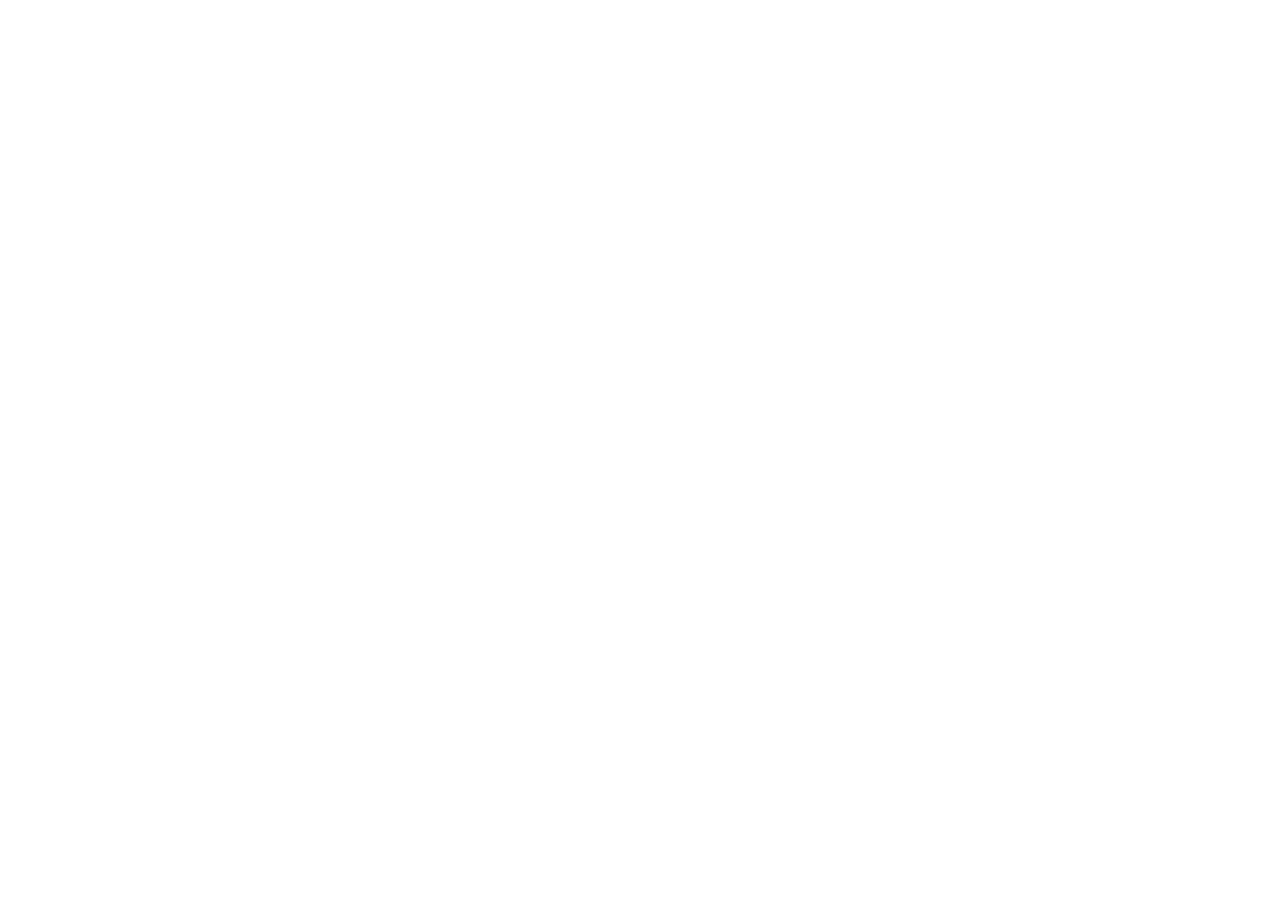
==== DIALLO_FILEMATOU_AfriTalent/index.html @ 3442431b "Init : création du dépôt, arborescence des fichiers et structure HTML de base" ====
<!DOCTYPE html>
<html lang="fr">
<head>
<meta charset="UTF-8">
<meta name="viewport" content="width=device-width, initial-scale=1.0">
<title>AfriTalent — Accueil</title>
<!-- Bootstrap 5 via CDN : feuille de style -->
<link
href="https://cdn.jsdelivr.net/npm/bootstrap@5.3.0/dist/css/bootstrap.min.css"
rel="stylesheet">
<!-- Votre feuille de style personnelle -->
<link rel="stylesheet" href="css/style.css">
</head>
<body>
<!-- Le contenu de la page sera ajoute ici -->
<!-- Bootstrap 5 via CDN : script JavaScript -->
<script
src="https://cdn.jsdelivr.net/npm/bootstrap@5.3.0/dist/js/bootstrap.bundle.min.js"
></script>
<script src="js/main.js"></script>
</body>
</html>
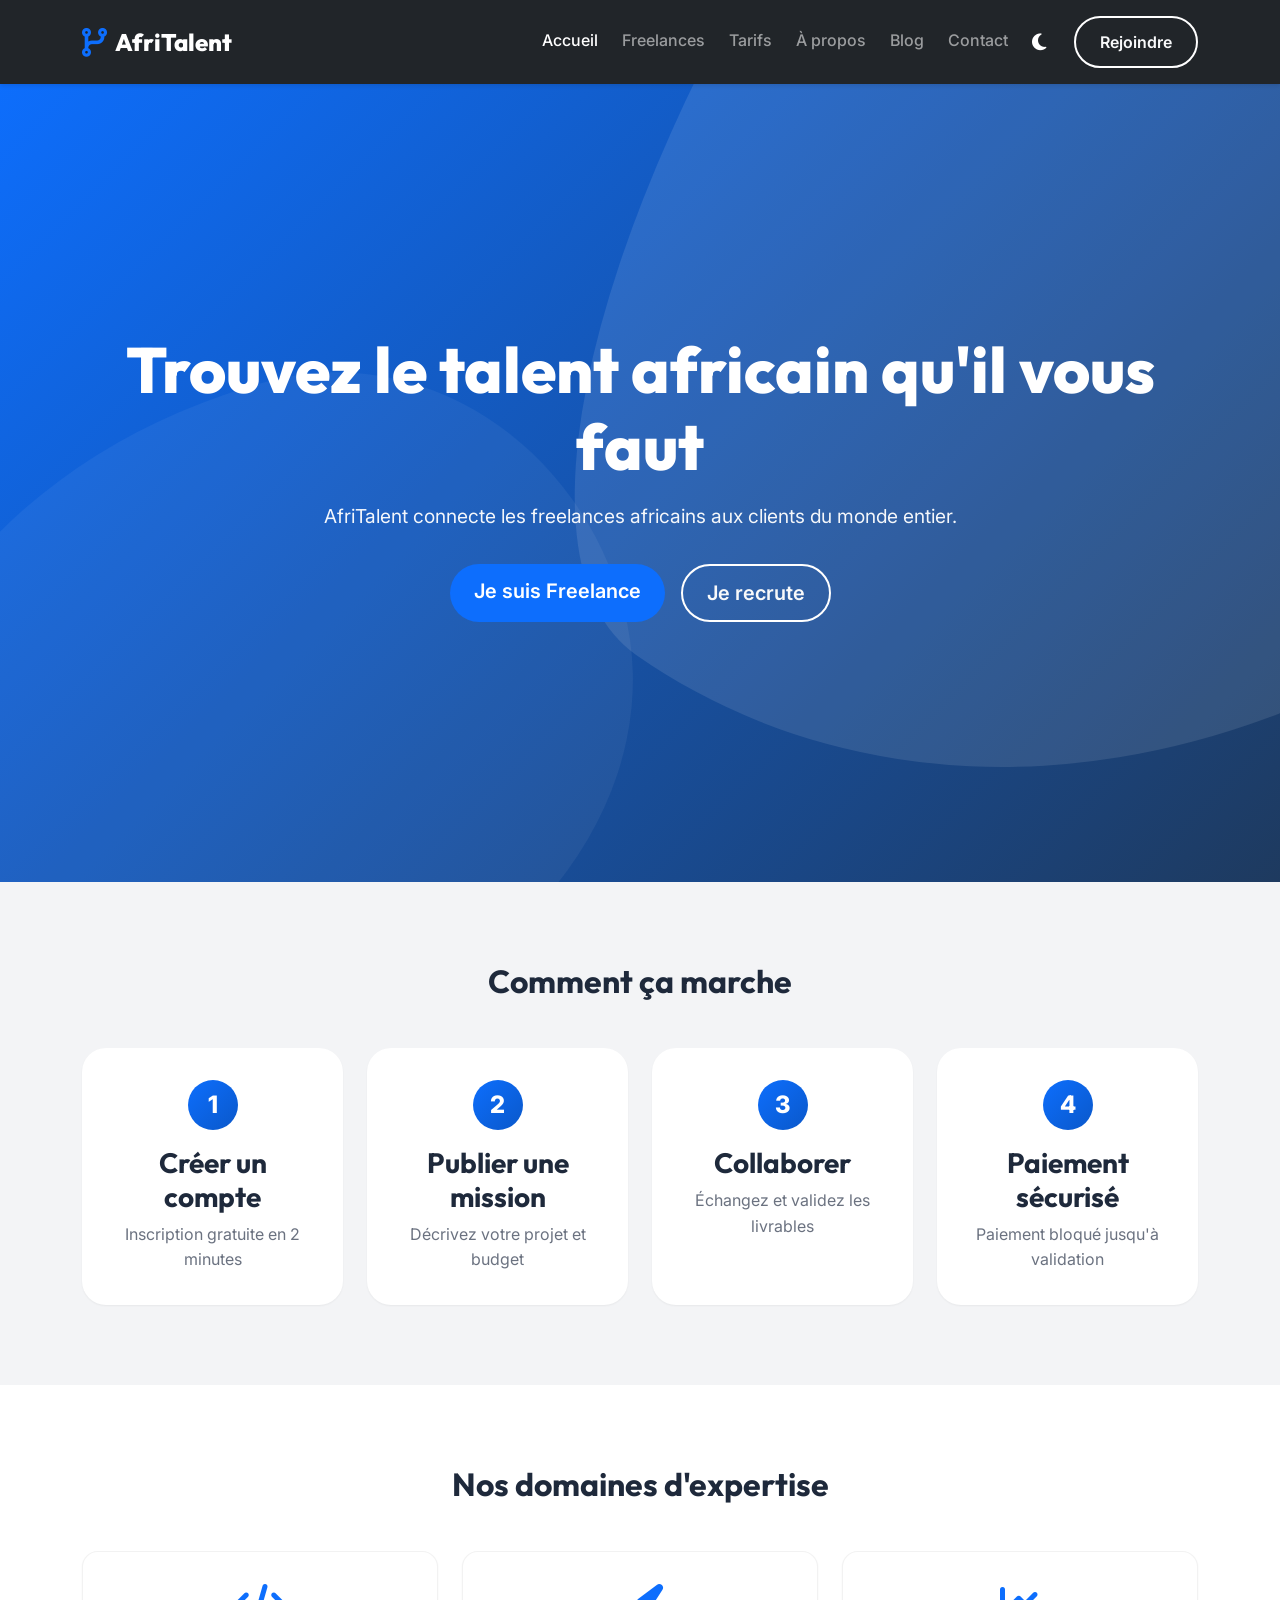
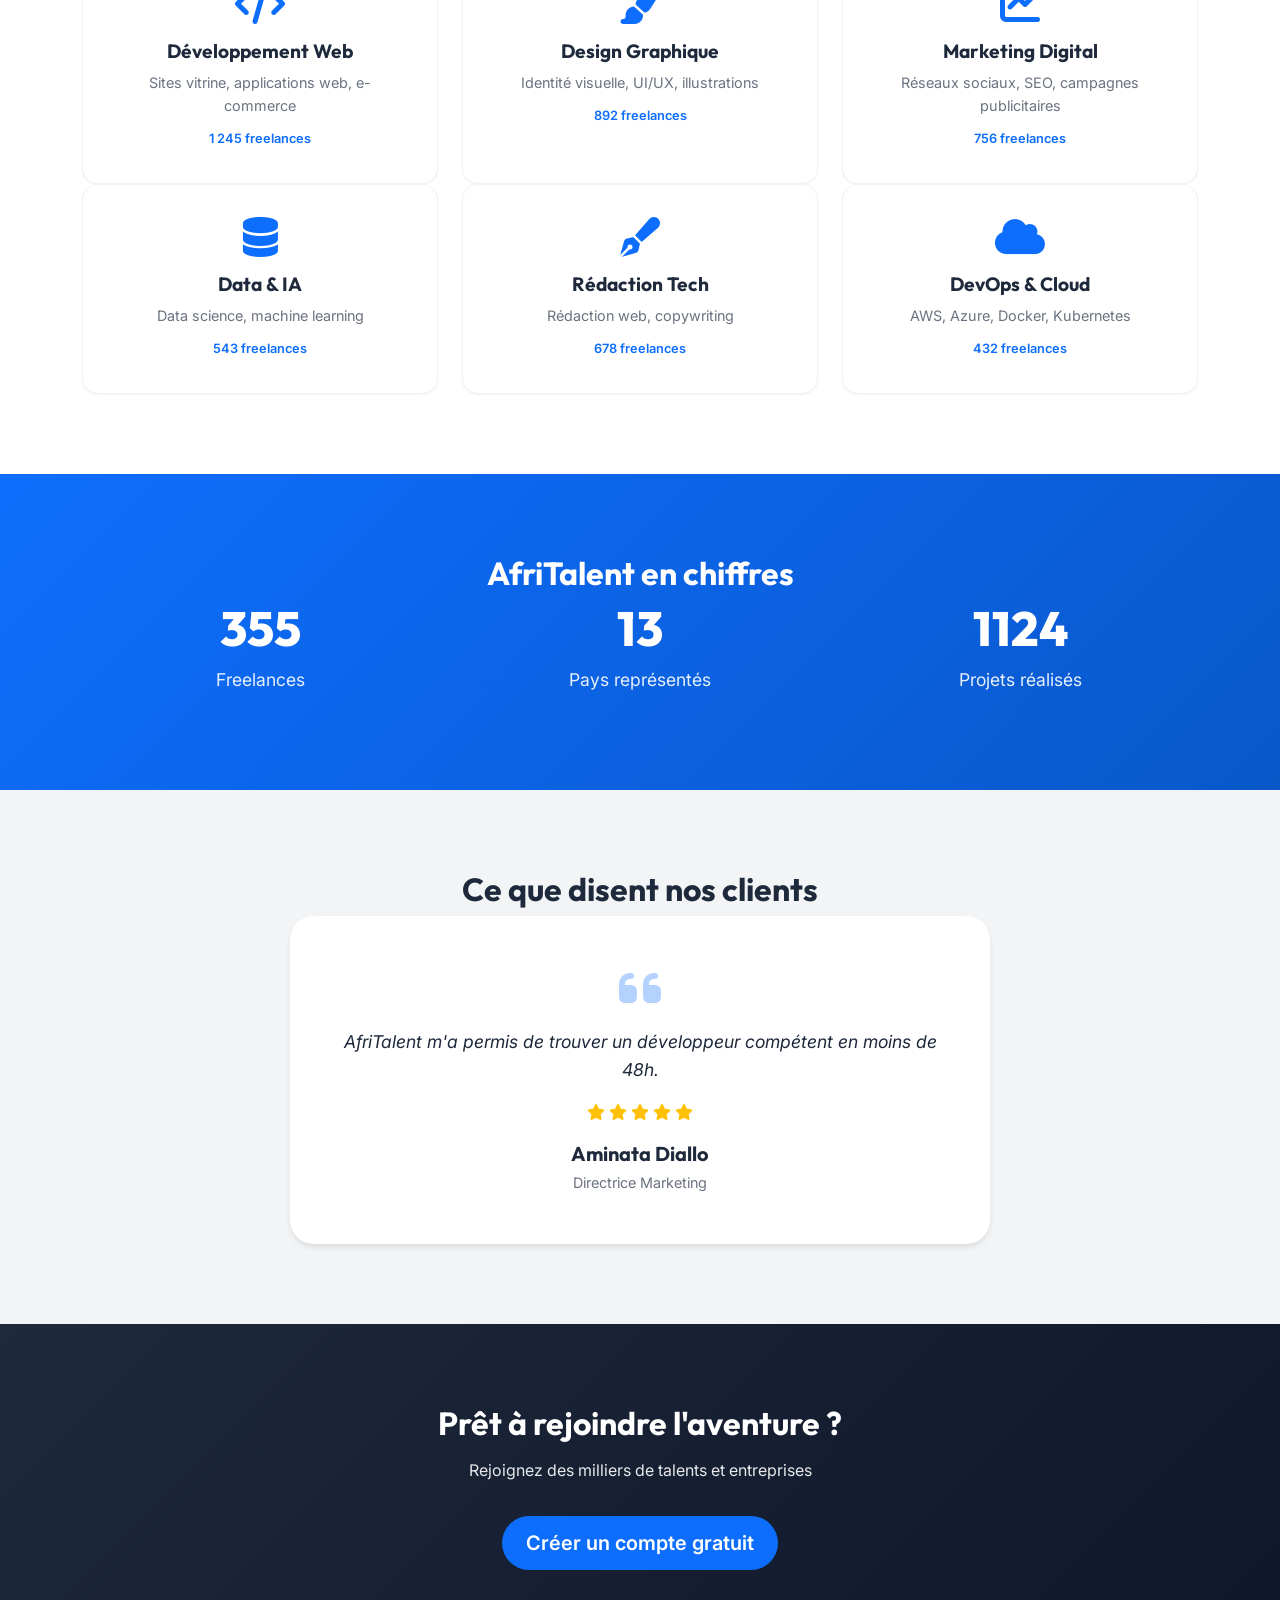
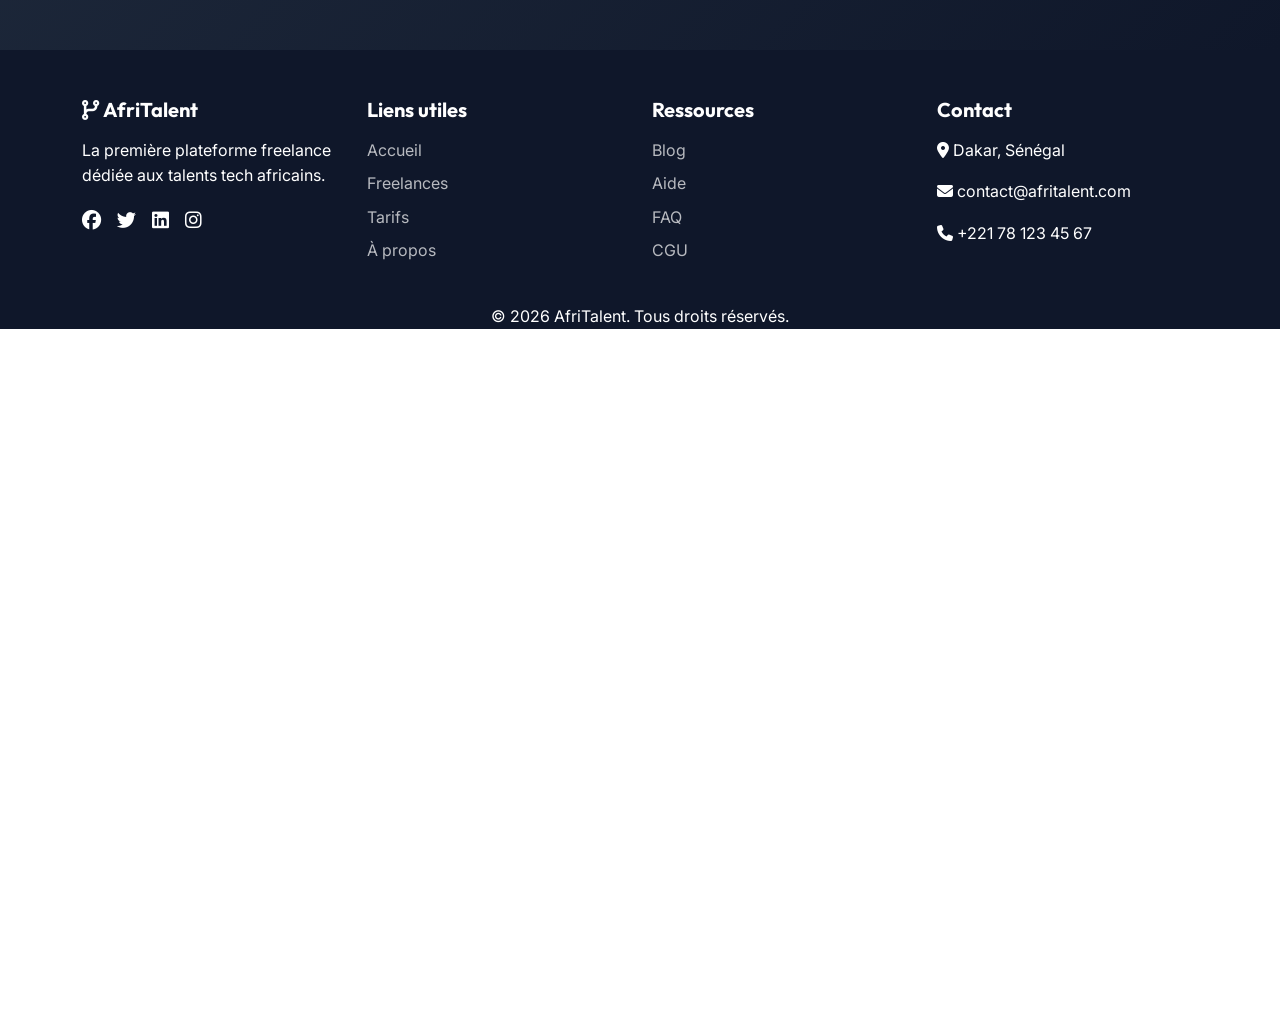
==== commit 9bdc0181: "HTML : structure complète des 5 pages avec sections et contenu texte" ====
--- a/DIALLO_FILEMATOU_AfriTalent/index.html
+++ b/DIALLO_FILEMATOU_AfriTalent/index.html
@@ -1,22 +1,287 @@
 <!DOCTYPE html>
 <html lang="fr">
 <head>
-<meta charset="UTF-8">
-<meta name="viewport" content="width=device-width, initial-scale=1.0">
-<title>AfriTalent — Accueil</title>
-<!-- Bootstrap 5 via CDN : feuille de style -->
-<link
-href="https://cdn.jsdelivr.net/npm/bootstrap@5.3.0/dist/css/bootstrap.min.css"
-rel="stylesheet">
-<!-- Votre feuille de style personnelle -->
-<link rel="stylesheet" href="css/style.css">
+    <meta charset="UTF-8">
+    <meta name="viewport" content="width=device-width, initial-scale=1.0">
+    <meta name="description" content="AfriTalent - Plateforme freelance connectant les talents africains aux entreprises">
+    <title>AfriTalent — Accueil</title>
+    <!-- Bootstrap 5 CSS -->
+    <link href="https://cdn.jsdelivr.net/npm/bootstrap@5.3.0/dist/css/bootstrap.min.css" rel="stylesheet">
+    <!-- Font Awesome -->
+    <link rel="stylesheet" href="https://cdnjs.cloudflare.com/ajax/libs/font-awesome/6.4.0/css/all.min.css">
+    <!-- Custom CSS -->
+    <link rel="stylesheet" href="css/style.css">
 </head>
 <body>
-<!-- Le contenu de la page sera ajoute ici -->
-<!-- Bootstrap 5 via CDN : script JavaScript -->
-<script
-src="https://cdn.jsdelivr.net/npm/bootstrap@5.3.0/dist/js/bootstrap.bundle.min.js"
-></script>
-<script src="js/main.js"></script>
+
+    <!-- HEADER avec NAVBAR (6 liens) -->
+    <header>
+        <nav class="navbar navbar-expand-lg navbar-dark bg-dark fixed-top">
+            <div class="container">
+                <a class="navbar-brand" href="index.html">
+                    <i class="fas fa-code-branch"></i>
+                    AfriTalent
+                </a>
+                <button class="navbar-toggler" type="button" data-bs-toggle="collapse" data-bs-target="#navMenu">
+                    <span class="navbar-toggler-icon"></span>
+                </button>
+                <div class="collapse navbar-collapse" id="navMenu">
+                    <ul class="navbar-nav ms-auto">
+                        <li class="nav-item"><a class="nav-link active" href="index.html">Accueil</a></li>
+                        <li class="nav-item"><a class="nav-link" href="freelances.html">Freelances</a></li>
+                        <li class="nav-item"><a class="nav-link" href="tarifs.html">Tarifs</a></li>
+                        <li class="nav-item"><a class="nav-link" href="about.html">À propos</a></li>
+                        <li class="nav-item"><a class="nav-link" href="#">Blog</a></li>
+                        <li class="nav-item"><a class="nav-link" href="contact.html">Contact</a></li>
+                    </ul>
+                    <a href="#" class="btn btn-outline-light ms-3">Rejoindre</a>
+                </div>
+            </div>
+        </nav>
+    </header>
+
+    <!-- MAIN avec toutes les sections -->
+    <main>
+        <!-- SECTION HERO -->
+        <section id="hero" class="hero-section">
+            <div class="container">
+                <h1>Trouvez le talent africain qu'il vous faut</h1>
+                <p>AfriTalent connecte les freelances africains aux clients du monde entier.</p>
+                <div class="hero-buttons">
+                    <a href="freelances.html" class="btn btn-primary btn-lg">Je suis Freelance</a>
+                    <a href="freelances.html" class="btn btn-outline-light btn-lg">Je recrute</a>
+                </div>
+            </div>
+        </section>
+
+        <!-- SECTION COMMENT ÇA MARCHE -->
+        <section id="how-it-works" class="how-section">
+            <div class="container">
+                <h2 class="text-center">Comment ça marche</h2>
+                <div class="row">
+                    <div class="col-md-3">
+                        <div class="step-card">
+                            <div class="step-number">1</div>
+                            <h3>Créer un compte</h3>
+                            <p>Inscription gratuite en 2 minutes</p>
+                        </div>
+                    </div>
+                    <div class="col-md-3">
+                        <div class="step-card">
+                            <div class="step-number">2</div>
+                            <h3>Publier une mission</h3>
+                            <p>Décrivez votre projet et budget</p>
+                        </div>
+                    </div>
+                    <div class="col-md-3">
+                        <div class="step-card">
+                            <div class="step-number">3</div>
+                            <h3>Collaborer</h3>
+                            <p>Échangez et validez les livrables</p>
+                        </div>
+                    </div>
+                    <div class="col-md-3">
+                        <div class="step-card">
+                            <div class="step-number">4</div>
+                            <h3>Paiement sécurisé</h3>
+                            <p>Paiement bloqué jusqu'à validation</p>
+                        </div>
+                    </div>
+                </div>
+            </div>
+        </section>
+
+        <!-- SECTION CATÉGORIES -->
+        <section id="categories" class="categories-section">
+            <div class="container">
+                <h2 class="text-center">Nos domaines d'expertise</h2>
+                <div class="row">
+                    <div class="col-md-4">
+                        <div class="category-card">
+                            <i class="fas fa-code"></i>
+                            <h3>Développement Web</h3>
+                            <p>Sites vitrine, applications web, e-commerce</p>
+                            <span class="freelance-count">1 245 freelances</span>
+                        </div>
+                    </div>
+                    <div class="col-md-4">
+                        <div class="category-card">
+                            <i class="fas fa-paint-brush"></i>
+                            <h3>Design Graphique</h3>
+                            <p>Identité visuelle, UI/UX, illustrations</p>
+                            <span class="freelance-count">892 freelances</span>
+                        </div>
+                    </div>
+                    <div class="col-md-4">
+                        <div class="category-card">
+                            <i class="fas fa-chart-line"></i>
+                            <h3>Marketing Digital</h3>
+                            <p>Réseaux sociaux, SEO, campagnes publicitaires</p>
+                            <span class="freelance-count">756 freelances</span>
+                        </div>
+                    </div>
+                    <div class="col-md-4">
+                        <div class="category-card">
+                            <i class="fas fa-database"></i>
+                            <h3>Data & IA</h3>
+                            <p>Data science, machine learning</p>
+                            <span class="freelance-count">543 freelances</span>
+                        </div>
+                    </div>
+                    <div class="col-md-4">
+                        <div class="category-card">
+                            <i class="fas fa-pen-fancy"></i>
+                            <h3>Rédaction Tech</h3>
+                            <p>Rédaction web, copywriting</p>
+                            <span class="freelance-count">678 freelances</span>
+                        </div>
+                    </div>
+                    <div class="col-md-4">
+                        <div class="category-card">
+                            <i class="fas fa-cloud"></i>
+                            <h3>DevOps & Cloud</h3>
+                            <p>AWS, Azure, Docker, Kubernetes</p>
+                            <span class="freelance-count">432 freelances</span>
+                        </div>
+                    </div>
+                </div>
+            </div>
+        </section>
+
+        <!-- SECTION STATISTIQUES -->
+        <section id="statistiques" class="stats-section">
+            <div class="container">
+                <h2 class="text-center">AfriTalent en chiffres</h2>
+                <div class="row text-center">
+                    <div class="col-md-4">
+                        <div class="stat-card">
+                            <h3 class="counter" data-target="1200">0</h3>
+                            <p>Freelances</p>
+                        </div>
+                    </div>
+                    <div class="col-md-4">
+                        <div class="stat-card">
+                            <h3 class="counter" data-target="45">0</h3>
+                            <p>Pays représentés</p>
+                        </div>
+                    </div>
+                    <div class="col-md-4">
+                        <div class="stat-card">
+                            <h3 class="counter" data-target="3800">0</h3>
+                            <p>Projets réalisés</p>
+                        </div>
+                    </div>
+                </div>
+            </div>
+        </section>
+
+        <!-- SECTION TÉMOIGNAGES -->
+        <section id="temoignages" class="testimonials-section">
+            <div class="container">
+                <h2 class="text-center">Ce que disent nos clients</h2>
+                <div class="testimonial-card">
+                    <i class="fas fa-quote-left quote-icon"></i>
+                    <p>AfriTalent m'a permis de trouver un développeur compétent en moins de 48h.</p>
+                    <div class="stars">
+                        <i class="fas fa-star"></i>
+                        <i class="fas fa-star"></i>
+                        <i class="fas fa-star"></i>
+                        <i class="fas fa-star"></i>
+                        <i class="fas fa-star"></i>
+                    </div>
+                    <h5>Aminata Diallo</h5>
+                    <span>Directrice Marketing</span>
+                </div>
+            </div>
+        </section>
+
+        <!-- SECTION CTA -->
+        <section id="cta" class="cta-section">
+            <div class="container text-center">
+                <h2>Prêt à rejoindre l'aventure ?</h2>
+                <p>Rejoignez des milliers de talents et entreprises</p>
+                <a href="#" class="btn btn-primary btn-lg">Créer un compte gratuit</a>
+            </div>
+        </section>
+    </main>
+
+    <!-- FOOTER avec 4 colonnes -->
+    <footer class="footer-section">
+        <div class="container">
+            <div class="row">
+                <div class="col-md-3">
+                    <h5><i class="fas fa-code-branch"></i> AfriTalent</h5>
+                    <p>La première plateforme freelance dédiée aux talents tech africains.</p>
+                    <div class="social-icons">
+                        <a href="#"><i class="fab fa-facebook"></i></a>
+                        <a href="#"><i class="fab fa-twitter"></i></a>
+                        <a href="#"><i class="fab fa-linkedin"></i></a>
+                        <a href="#"><i class="fab fa-instagram"></i></a>
+                    </div>
+                </div>
+                <div class="col-md-3">
+                    <h5>Liens utiles</h5>
+                    <ul>
+                        <li><a href="index.html">Accueil</a></li>
+                        <li><a href="freelances.html">Freelances</a></li>
+                        <li><a href="tarifs.html">Tarifs</a></li>
+                        <li><a href="about.html">À propos</a></li>
+                    </ul>
+                </div>
+                <div class="col-md-3">
+                    <h5>Ressources</h5>
+                    <ul>
+                        <li><a href="#">Blog</a></li>
+                        <li><a href="#">Aide</a></li>
+                        <li><a href="#">FAQ</a></li>
+                        <li><a href="#">CGU</a></li>
+                    </ul>
+                </div>
+                <div class="col-md-3">
+                    <h5>Contact</h5>
+                    <p><i class="fas fa-map-marker-alt"></i> Dakar, Sénégal</p>
+                    <p><i class="fas fa-envelope"></i> contact@afritalent.com</p>
+                    <p><i class="fas fa-phone"></i> +221 78 123 45 67</p>
+                </div>
+            </div>
+            <div class="text-center mt-4">
+                <p>&copy; <span id="year"></span> AfriTalent. Tous droits réservés.</p>
+            </div>
+        </div>
+    </footer>
+
+    <!-- BOUTON RETOUR EN HAUT -->
+    <button id="backToTop" class="back-to-top">
+        <i class="fas fa-arrow-up"></i>
+    </button>
+
+    <script src="https://cdn.jsdelivr.net/npm/bootstrap@5.3.0/dist/js/bootstrap.bundle.min.js"></script>
+    <script src="js/main.js"></script>
+    <!-- Ajouter class="hidden" aux sections que vous voulez animer -->
+<section id="how-it-works" class="how-section hidden">
+<!-- ... -->
+
+<section id="categories" class="categories-section hidden">
+<!-- ... -->
+
+<!-- Modifier les statistiques avec data-target -->
+<div class="col-md-4">
+    <div class="stat-card">
+        <h3 class="counter" data-target="1200">0</h3>
+        <p>Freelances</p>
+    </div>
+</div>
+<div class="col-md-4">
+    <div class="stat-card">
+        <h3 class="counter" data-target="45">0</h3>
+        <p>Pays représentés</p>
+    </div>
+</div>
+<div class="col-md-4">
+    <div class="stat-card">
+        <h3 class="counter" data-target="3800">0</h3>
+        <p>Projets réalisés</p>
+    </div>
+</div>
 </body>
 </html>
--- a/DIALLO_FILEMATOU_AfriTalent/css/style.css
+++ b/DIALLO_FILEMATOU_AfriTalent/css/style.css
@@ -0,0 +1,669 @@
+/* ============================================
+   IMPORT DES GOOGLE FONTS (2 polices)
+   ============================================ */
+@import url('https://fonts.googleapis.com/css2?family=Inter:opsz,wght@14..32,300;400;500;600;700;800&family=Outfit:wght@400;500;600;700;800;900&display=swap');
+
+/* ============================================
+   VARIABLES CSS (6+ variables)
+   ============================================ */
+:root {
+    /* Couleurs principales */
+    --primary: #0d6efd;
+    --primary-dark: #0a58ca;
+    --secondary: #6c757d;
+    --accent: #ff6b35;
+    --dark: #1e293b;
+    --light: #f8fafc;
+    --white: #ffffff;
+    --black: #000000;
+    --gray-100: #f3f4f6;
+    --gray-600: #6b7280;
+    
+    /* Polices */
+    --font-heading: 'Outfit', sans-serif;
+    --font-body: 'Inter', sans-serif;
+    
+    /* Espacements */
+    --spacing-xs: 0.5rem;
+    --spacing-sm: 1rem;
+    --spacing-md: 1.5rem;
+    --spacing-lg: 2rem;
+    --spacing-xl: 3rem;
+    --spacing-xxl: 5rem;
+    
+    /* Ombres */
+    --shadow-sm: 0 1px 2px 0 rgb(0 0 0 / 0.05);
+    --shadow-md: 0 4px 6px -1px rgb(0 0 0 / 0.1);
+    --shadow-lg: 0 10px 15px -3px rgb(0 0 0 / 0.1);
+    
+    /* Border radius */
+    --radius-md: 0.5rem;
+    --radius-lg: 1rem;
+    --radius-xl: 1.5rem;
+}
+
+/* ============================================
+   RESET CSS & STYLES DE BASE
+   ============================================ */
+* {
+    margin: 0;
+    padding: 0;
+    box-sizing: border-box;
+}
+
+html {
+    scroll-behavior: smooth;
+}
+
+body {
+    font-family: var(--font-body);
+    color: var(--dark);
+    background-color: var(--white);
+    line-height: 1.6;
+    overflow-x: hidden;
+    padding-top: 72px;
+}
+
+h1, h2, h3, h4, h5, h6 {
+    font-family: var(--font-heading);
+    font-weight: 700;
+    line-height: 1.2;
+}
+
+a {
+    text-decoration: none;
+    transition: all 0.3s ease;
+}
+
+img {
+    max-width: 100%;
+    height: auto;
+}
+
+/* ============================================
+   NAVBAR STYLISÉE (logo visible, liens alignés)
+   ============================================ */
+.navbar {
+    padding: 1rem 0;
+    transition: all 0.3s ease;
+    box-shadow: var(--shadow-md);
+}
+
+.navbar.scrolled {
+    padding: 0.5rem 0;
+    background: var(--dark) !important;
+}
+
+.navbar-brand {
+    font-family: var(--font-heading);
+    font-size: 1.5rem;
+    font-weight: 800;
+    display: flex;
+    align-items: center;
+    gap: 0.5rem;
+}
+
+.navbar-brand i {
+    font-size: 1.8rem;
+    color: var(--primary);
+}
+
+.nav-link {
+    font-weight: 500;
+    margin: 0 0.25rem;
+    position: relative;
+}
+
+.nav-link:hover {
+    color: var(--primary) !important;
+}
+
+/* ============================================
+   BOUTON RETOUR EN HAUT
+   ============================================ */
+.back-to-top {
+    position: fixed;
+    bottom: 30px;
+    right: 30px;
+    display: none;
+    background: var(--primary);
+    color: white;
+    border: none;
+    border-radius: 50%;
+    width: 45px;
+    height: 45px;
+    cursor: pointer;
+    z-index: 1000;
+    transition: all 0.3s ease;
+}
+
+.back-to-top:hover {
+    background: var(--primary-dark);
+    transform: translateY(-3px);
+}
+
+/* ============================================
+   ANIMATIONS SCROLL
+   ============================================ */
+.hidden {
+    opacity: 0;
+    transform: translateY(30px);
+    transition: all 0.6s ease;
+}
+
+.show {
+    opacity: 1;
+    transform: translateY(0);
+}
+
+/* ============================================
+   RESPONSIVE
+   ============================================ */
+@media (max-width: 768px) {
+    body {
+        padding-top: 56px;
+    }
+    
+    h1 {
+        font-size: 2rem;
+    }
+    
+    h2 {
+        font-size: 1.5rem;
+    }
+}
+.hero-section {
+    min-height: 90vh;
+    background: linear-gradient(135deg, var(--primary) 0%, #1e3a5f 100%);
+    display: flex;
+    align-items: center;
+    text-align: center;
+    color: white;
+    position: relative;
+    overflow: hidden;
+}
+
+.hero-section::before {
+    content: '';
+    position: absolute;
+    top: -50%;
+    right: -30%;
+    width: 80%;
+    height: 150%;
+    background: rgba(255,255,255,0.1);
+    transform: rotate(35deg);
+    border-radius: 30% 70% 70% 30% / 30% 30% 70% 70%;
+}
+
+.hero-section::after {
+    content: '';
+    position: absolute;
+    bottom: -20%;
+    left: -10%;
+    width: 60%;
+    height: 80%;
+    background: rgba(255,255,255,0.05);
+    transform: rotate(-15deg);
+    border-radius: 63% 37% 54% 46% / 55% 48% 52% 45%;
+}
+
+.hero-section .container {
+    position: relative;
+    z-index: 2;
+}
+
+.hero-section h1 {
+    font-size: 3.5rem;
+    margin-bottom: 1rem;
+    font-weight: 800;
+}
+
+.hero-section p {
+    font-size: 1.2rem;
+    margin-bottom: 2rem;
+    opacity: 0.95;
+}
+
+.hero-buttons {
+    display: flex;
+    gap: 1rem;
+    justify-content: center;
+    flex-wrap: wrap;
+}
+
+/* ============================================
+   BENTO GRID - COMMENT ÇA MARCHE
+   ============================================ */
+.how-section {
+    padding: var(--spacing-xxl) 0;
+    background: var(--gray-100);
+}
+
+.how-section h2 {
+    margin-bottom: var(--spacing-xl);
+}
+
+.step-card {
+    background: var(--white);
+    border-radius: var(--radius-xl);
+    padding: var(--spacing-lg);
+    text-align: center;
+    transition: all 0.4s cubic-bezier(0.175, 0.885, 0.32, 1.275);
+    height: 100%;
+    box-shadow: var(--shadow-sm);
+}
+
+.step-card:hover {
+    transform: translateY(-10px);
+    box-shadow: var(--shadow-lg);
+}
+
+.step-number {
+    width: 50px;
+    height: 50px;
+    background: linear-gradient(135deg, var(--primary), var(--primary-dark));
+    color: white;
+    border-radius: 50%;
+    display: flex;
+    align-items: center;
+    justify-content: center;
+    font-size: 1.5rem;
+    font-weight: 800;
+    margin: 0 auto 1rem;
+}
+
+.step-card h3 {
+    margin-bottom: 0.5rem;
+}
+
+.step-card p {
+    color: var(--gray-600);
+    margin: 0;
+}
+
+/* ============================================
+   CATÉGORIES AVEC EFFETS HOVER
+   ============================================ */
+.categories-section {
+    padding: var(--spacing-xxl) 0;
+    background: var(--white);
+}
+
+.categories-section h2 {
+    margin-bottom: var(--spacing-xl);
+}
+
+.category-card {
+    background: var(--white);
+    border-radius: var(--radius-lg);
+    padding: var(--spacing-lg);
+    text-align: center;
+    transition: all 0.4s ease;
+    box-shadow: var(--shadow-sm);
+    border: 1px solid rgba(0,0,0,0.05);
+    height: 100%;
+}
+
+.category-card:hover {
+    transform: translateY(-8px) scale(1.02);
+    box-shadow: var(--shadow-lg);
+    border-color: var(--primary);
+}
+
+.category-card i {
+    font-size: 2.5rem;
+    color: var(--primary);
+    margin-bottom: 1rem;
+    transition: all 0.3s ease;
+}
+
+.category-card:hover i {
+    transform: scale(1.1);
+}
+
+.category-card h3 {
+    font-size: 1.2rem;
+    margin-bottom: 0.5rem;
+}
+
+.category-card p {
+    color: var(--gray-600);
+    font-size: 0.9rem;
+    margin-bottom: 0.5rem;
+}
+
+.freelance-count {
+    font-size: 0.8rem;
+    color: var(--primary);
+    font-weight: 600;
+}
+
+/* ============================================
+   STATISTIQUES
+   ============================================ */
+.stats-section {
+    background: linear-gradient(135deg, var(--primary) 0%, var(--primary-dark) 100%);
+    color: white;
+    padding: var(--spacing-xxl) 0;
+}
+
+.stat-card h3 {
+    font-size: 3rem;
+    font-weight: 800;
+    margin-bottom: 0.5rem;
+}
+
+.stat-card p {
+    font-size: 1.1rem;
+    opacity: 0.9;
+}
+
+/* ============================================
+   TÉMOIGNAGES
+   ============================================ */
+.testimonials-section {
+    padding: var(--spacing-xxl) 0;
+    background: var(--gray-100);
+}
+
+.testimonial-card {
+    max-width: 700px;
+    margin: 0 auto;
+    text-align: center;
+    background: var(--white);
+    padding: var(--spacing-xl);
+    border-radius: var(--radius-xl);
+    box-shadow: var(--shadow-md);
+}
+
+.quote-icon {
+    font-size: 3rem;
+    color: var(--primary);
+    opacity: 0.3;
+    margin-bottom: 1rem;
+}
+
+.testimonial-card p {
+    font-size: 1.1rem;
+    font-style: italic;
+    margin-bottom: 1rem;
+}
+
+.stars {
+    color: #ffc107;
+    margin-bottom: 1rem;
+}
+
+.testimonial-card h5 {
+    margin-bottom: 0.25rem;
+}
+
+.testimonial-card span {
+    color: var(--gray-600);
+    font-size: 0.9rem;
+}
+
+/* ============================================
+   CTA SECTION
+   ============================================ */
+.cta-section {
+    background: linear-gradient(135deg, var(--dark) 0%, #0f172a 100%);
+    color: white;
+    padding: var(--spacing-xxl) 0;
+}
+
+.cta-section h2 {
+    margin-bottom: 1rem;
+}
+
+.cta-section p {
+    margin-bottom: 2rem;
+    opacity: 0.9;
+}
+
+/* ============================================
+   FOOTER
+   ============================================ */
+.footer-section {
+    background: #0f172a;
+    color: white;
+    padding: var(--spacing-xl) 0 0;
+}
+
+.footer-section h5 {
+    margin-bottom: 1rem;
+}
+
+.footer-section ul {
+    list-style: none;
+    padding: 0;
+}
+
+.footer-section ul li {
+    margin-bottom: 0.5rem;
+}
+
+.footer-section ul li a {
+    color: rgba(255,255,255,0.7);
+    transition: all 0.3s ease;
+}
+
+.footer-section ul li a:hover {
+    color: white;
+}
+
+.social-icons {
+    display: flex;
+    gap: 1rem;
+    margin-top: 1rem;
+}
+
+.social-icons a {
+    color: white;
+    font-size: 1.2rem;
+    transition: all 0.3s ease;
+}
+
+.social-icons a:hover {
+    color: var(--primary);
+    transform: translateY(-3px);
+}
+
+/* ============================================
+   BOUTONS
+   ============================================ */
+.btn-primary {
+    background: var(--primary);
+    border: none;
+    padding: 0.75rem 1.5rem;
+    border-radius: 50px;
+    font-weight: 600;
+    transition: all 0.3s ease;
+}
+
+.btn-primary:hover {
+    background: var(--primary-dark);
+    transform: translateY(-2px);
+    box-shadow: var(--shadow-md);
+}
+
+.btn-outline-light {
+    border: 2px solid white;
+    padding: 0.75rem 1.5rem;
+    border-radius: 50px;
+    font-weight: 600;
+}
+
+.btn-outline-light:hover {
+    background: white;
+    color: var(--primary);
+    transform: translateY(-2px);
+}
+/* ============================================
+   RESPONSIVE DESIGN
+   ============================================ */
+
+/* Tablette (768px) */
+@media (max-width: 768px) {
+    body {
+        padding-top: 56px;
+    }
+    
+    .hero-section {
+        min-height: 70vh;
+    }
+    
+    .hero-section h1 {
+        font-size: 2rem;
+    }
+    
+    .hero-section p {
+        font-size: 1rem;
+    }
+    
+    h2 {
+        font-size: 1.75rem;
+    }
+    
+    .step-card {
+        margin-bottom: var(--spacing-md);
+    }
+    
+    .category-card {
+        margin-bottom: var(--spacing-md);
+    }
+    
+    .stat-card h3 {
+        font-size: 2rem;
+    }
+    
+    .footer-section .col-md-3 {
+        margin-bottom: var(--spacing-lg);
+    }
+    
+    .hero-buttons {
+        flex-direction: column;
+        align-items: center;
+    }
+    
+    .hero-buttons .btn {
+        width: 80%;
+        margin-bottom: 0.5rem;
+    }
+}
+
+/* Mobile (375px) */
+@media (max-width: 480px) {
+    .hero-section h1 {
+        font-size: 1.5rem;
+    }
+    
+    .hero-section p {
+        font-size: 0.9rem;
+    }
+    
+    h2 {
+        font-size: 1.4rem;
+    }
+    
+    .stat-card h3 {
+        font-size: 1.5rem;
+    }
+    
+    .testimonial-card {
+        padding: var(--spacing-md);
+    }
+    
+    .testimonial-card p {
+        font-size: 0.9rem;
+    }
+    
+    .container {
+        padding-left: var(--spacing-md);
+        padding-right: var(--spacing-md);
+    }
+    
+    .back-to-top {
+        bottom: 20px;
+        right: 20px;
+        width: 40px;
+        height: 40px;
+    }
+}
+
+/* Desktop large (1200px+) */
+@media (min-width: 1200px) {
+    .hero-section h1 {
+        font-size: 4rem;
+    }
+    
+    .container {
+        max-width: 1140px;
+    }
+}
+/* ============================================
+   THEME DARK MODE
+   ============================================ */
+[data-theme="dark"] {
+    --primary: #3b82f6;
+    --primary-dark: #2563eb;
+    --dark: #f8fafc;
+    --light: #1e293b;
+    --white: #0f172a;
+    --gray-100: #1e293b;
+    --gray-600: #94a3b8;
+}
+
+[data-theme="dark"] body {
+    background-color: #0f172a;
+    color: #f8fafc;
+}
+
+[data-theme="dark"] .navbar {
+    background-color: #0f172a !important;
+}
+
+[data-theme="dark"] .step-card,
+[data-theme="dark"] .category-card,
+[data-theme="dark"] .testimonial-card {
+    background-color: #1e293b;
+    color: #f8fafc;
+}
+
+[data-theme="dark"] .how-section {
+    background-color: #0f172a;
+}
+
+[data-theme="dark"] .step-card p,
+[data-theme="dark"] .category-card p {
+    color: #94a3b8;
+}
+
+[data-theme="dark"] .testimonials-section {
+    background-color: #0f172a;
+}
+
+[data-theme="dark"] .stat-card {
+    background: transparent;
+}
+
+[data-theme="dark"] .btn-dark-mode {
+    color: #f8fafc !important;
+}
+
+[data-theme="dark"] .footer-section {
+    background-color: #020617;
+}
+
+/* Bouton Dark Mode */
+.btn-dark-mode {
+    background: transparent;
+    border: none;
+    cursor: pointer;
+    font-size: 1.2rem;
+    transition: all 0.3s ease;
+}
+
+.btn-dark-mode:hover {
+    transform: rotate(15deg);
+}
